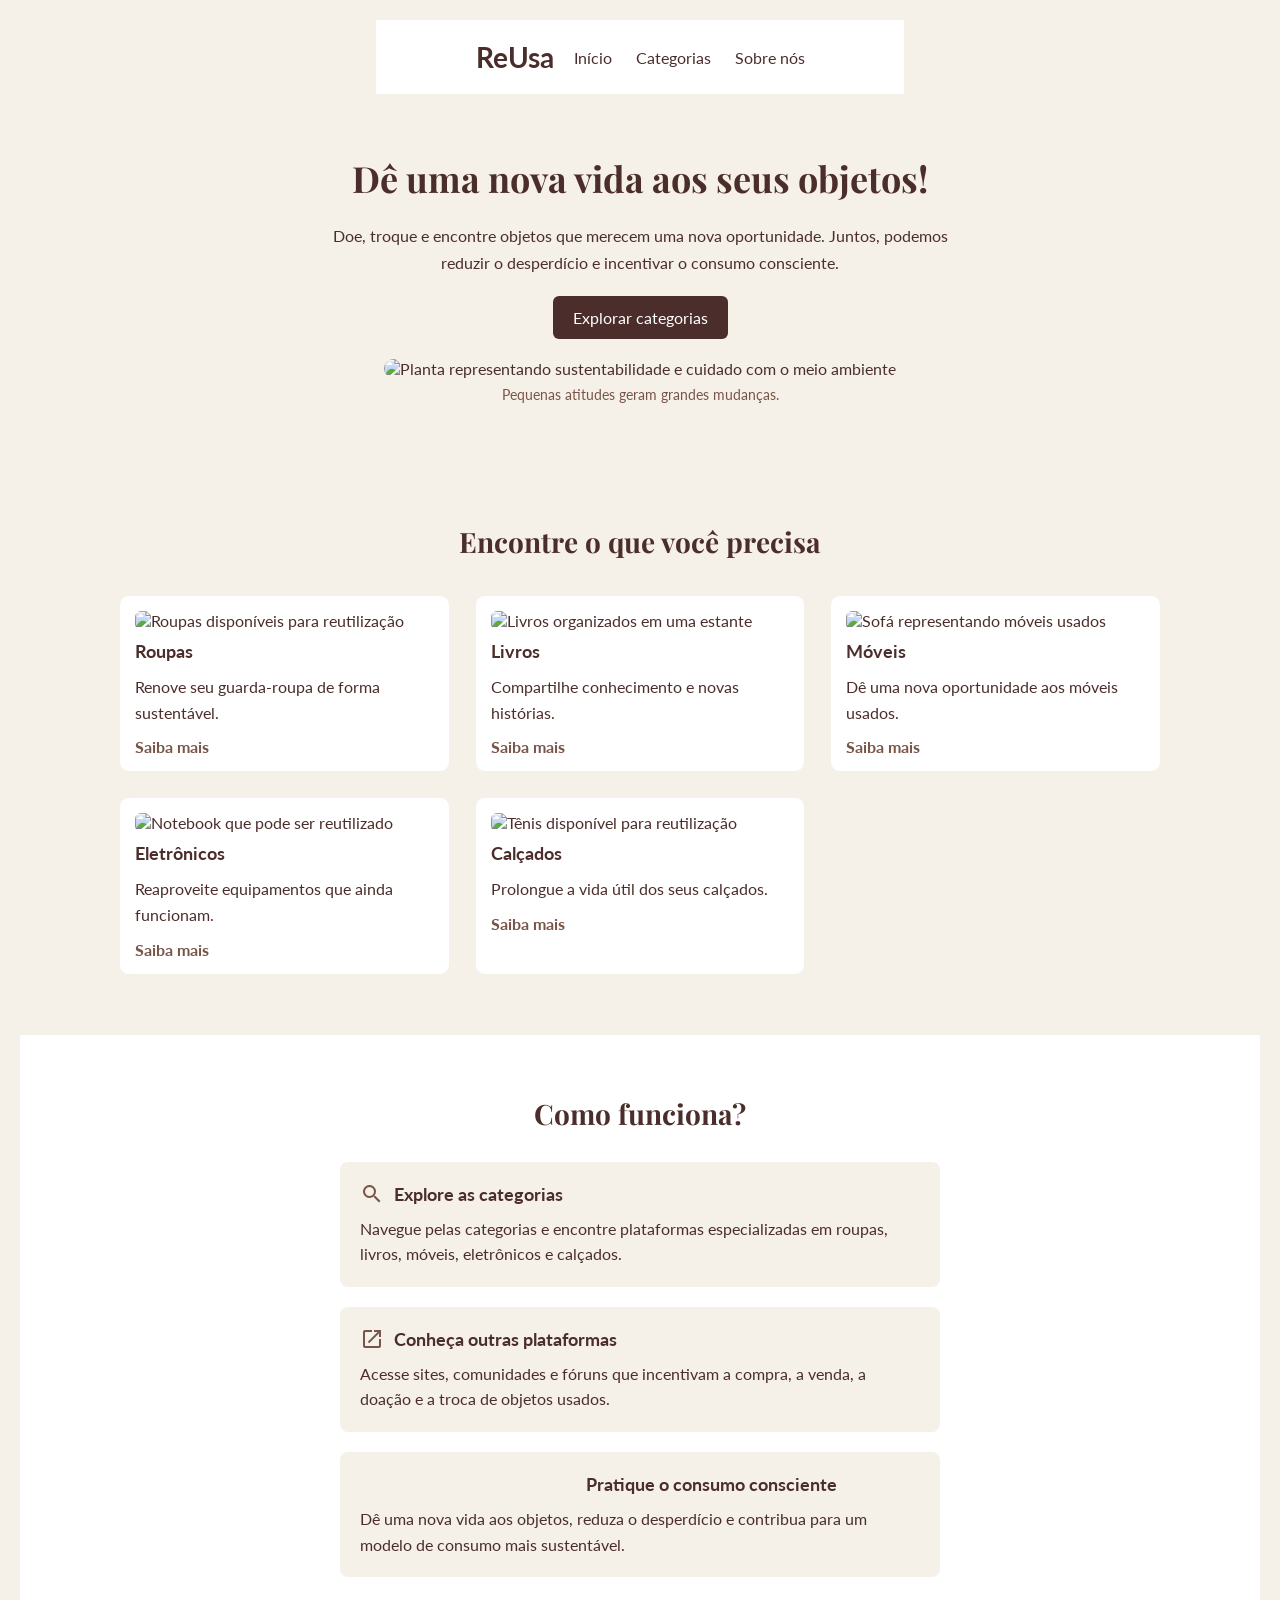
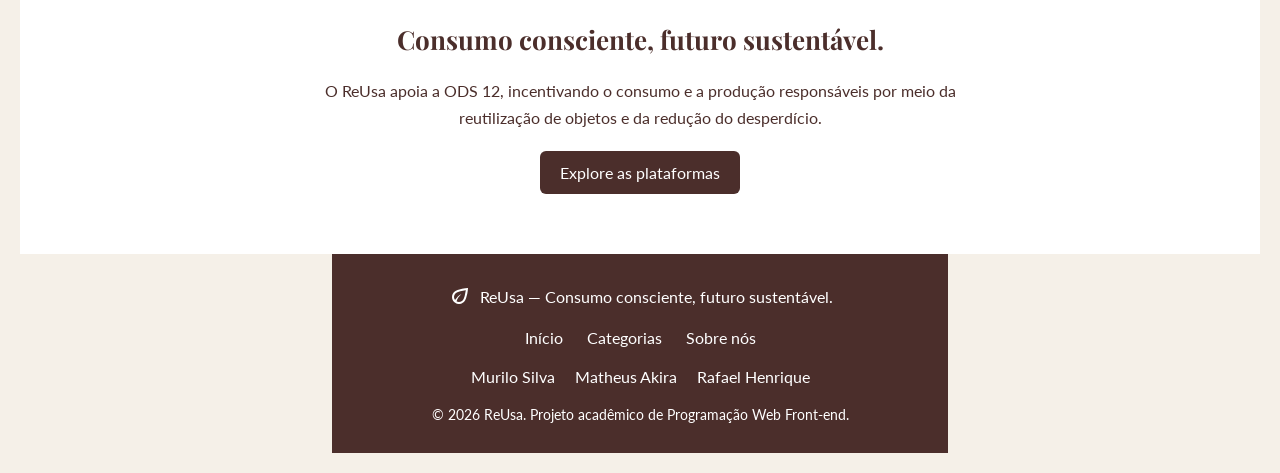
==== principal.html @ cefd3a2c "feat: colocando projeto" ====
<!doctype html>
<html lang="pt-br">
  <head>
    <meta charset="UTF-8" />
    <meta name="viewport" content="width=device-width, initial-scale=1.0" />
    <title>ReUsa</title>
    <link rel="stylesheet" href="style.css" />
    <link
      href="https://fonts.googleapis.com/icon?family=Material+Icons+Outlined"
      rel="stylesheet"
    />
    <link rel="preconnect" href="https://fonts.googleapis.com" />
    <link rel="preconnect" href="https://fonts.gstatic.com" crossorigin />
    <link
      href="https://fonts.googleapis.com/css2?family=Lato:ital,wght@0,100;0,300;0,400;0,700;0,900;1,100;1,300;1,400;1,700;1,900&family=Playfair+Display:ital,wght@0,400..900;1,400..900&display=swap"
      rel="stylesheet"
    />
  </head>
  <body>
    <header class="cabecalho">
      <h1 class="logo">ReUsa</h1>

      <nav class="menu-navegacao">
        <ul class="lista-navegacao">
          <li><a href="#inicio">Início</a></li>
          <li><a href="#categorias">Categorias</a></li>
          <li><a href="#sobre">Sobre nós</a></li>
        </ul>
      </nav>
    </header>

    <main class="conteudo-principal">
      <section class="apresentacao" id="inicio">
        <h2 class="titulo-apresentacao">Dê uma nova vida aos seus objetos!</h2>

        <p class="texto-apresentacao">
          Doe, troque e encontre objetos que merecem uma nova oportunidade.
          Juntos, podemos reduzir o desperdício e incentivar o consumo
          consciente.
        </p>

        <a class="link-explorar" href="#categorias">Explorar categorias</a>

        <figure class="figura-apresentacao">
          <img
            src="https://images.unsplash.com/photo-1542601906990-b4d3fb778b09?w=900"
            alt="Planta representando sustentabilidade e cuidado com o meio ambiente"
          />
          <figcaption class="legenda-apresentacao">
            Pequenas atitudes geram grandes mudanças.
          </figcaption>
        </figure>
      </section>

      <section class="secao-categorias" id="categorias">
        <h2 class="titulo-secao">Encontre o que você precisa</h2>

        <article class="cartao-categoria">
          <figure class="figura-categoria">
            <img
              src="https://images.unsplash.com/photo-1483985988355-763728e1935b?w=600"
              alt="Roupas disponíveis para reutilização"
            />
            <figcaption class="nome-categoria">Roupas</figcaption>
          </figure>
          <p class="descricao-categoria">
            Renove seu guarda-roupa de forma sustentável.
          </p>
          <a
            class="link-categoria"
            href="https://www.enjoei.com.br/"
            target="_blank"
            rel="noopener noreferrer"
            >Saiba mais</a
          >
        </article>

        <article class="cartao-categoria">
          <figure class="figura-categoria">
            <img
              src="https://images.unsplash.com/photo-1495446815901-a7297e633e8d?w=600"
              alt="Livros organizados em uma estante"
            />
            <figcaption class="nome-categoria">Livros</figcaption>
          </figure>
          <p class="descricao-categoria">
            Compartilhe conhecimento e novas histórias.
          </p>
          <a
            class="link-categoria"
            href="https://www.estantevirtual.com.br/"
            target="_blank"
            rel="noopener noreferrer"
            >Saiba mais</a
          >
        </article>

        <article class="cartao-categoria">
          <figure class="figura-categoria">
            <img
              src="https://images.unsplash.com/photo-1555041469-a586c61ea9bc?w=600"
              alt="Sofá representando móveis usados"
            />
            <figcaption class="nome-categoria">Móveis</figcaption>
          </figure>
          <p class="descricao-categoria">
            Dê uma nova oportunidade aos móveis usados.
          </p>
          <a
            class="link-categoria"
            href="https://www.olx.com.br/"
            target="_blank"
            rel="noopener noreferrer"
            >Saiba mais</a
          >
        </article>

        <article class="cartao-categoria">
          <figure class="figura-categoria">
            <img
              src="https://images.unsplash.com/photo-1496181133206-80ce9b88a853?w=600"
              alt="Notebook que pode ser reutilizado"
            />
            <figcaption class="nome-categoria">Eletrônicos</figcaption>
          </figure>
          <p class="descricao-categoria">
            Reaproveite equipamentos que ainda funcionam.
          </p>
          <a
            class="link-categoria"
            href="https://www.trocafone.com.br/"
            target="_blank"
            rel="noopener noreferrer"
            >Saiba mais</a
          >
        </article>

        <article class="cartao-categoria">
          <figure class="figura-categoria">
            <img
              src="https://images.unsplash.com/photo-1542291026-7eec264c27ff?w=600"
              alt="Tênis disponível para reutilização"
            />
            <figcaption class="nome-categoria">Calçados</figcaption>
          </figure>
          <p class="descricao-categoria">
            Prolongue a vida útil dos seus calçados.
          </p>
          <a
            class="link-categoria"
            href="https://www.enjoei.com.br/"
            target="_blank"
            rel="noopener noreferrer"
            >Saiba mais</a
          >
        </article>
      </section>

      <section class="secao-sobre" id="sobre">
        <h2 class="titulo-secao">Como funciona?</h2>

        <article class="etapa-funcionamento">
          <h3 class="titulo-etapa">
            <i class="material-icons-outlined">search</i>
            Explore as categorias
          </h3>
          <p class="descricao-etapa">
            Navegue pelas categorias e encontre plataformas especializadas em
            roupas, livros, móveis, eletrônicos e calçados.
          </p>
        </article>

        <article class="etapa-funcionamento">
          <h3 class="titulo-etapa">
            <i class="material-icons-outlined">open_in_new</i>
            Conheça outras plataformas
          </h3>
          <p class="descricao-etapa">
            Acesse sites, comunidades e fóruns que incentivam a compra, a venda,
            a doação e a troca de objetos usados.
          </p>
        </article>

        <article class="etapa-funcionamento">
          <h3 class="titulo-etapa">
            <i class="material-icons-outlined">recycling</i>
            Pratique o consumo consciente
          </h3>
          <p class="descricao-etapa">
            Dê uma nova vida aos objetos, reduza o desperdício e contribua para
            um modelo de consumo mais sustentável.
          </p>
        </article>

        <h2 class="titulo-sustentabilidade">
          Consumo consciente, futuro sustentável.
        </h2>

        <p class="texto-sustentabilidade">
          O ReUsa apoia a ODS 12, incentivando o consumo e a produção
          responsáveis por meio da reutilização de objetos e da redução do
          desperdício.
        </p>

        <a class="botao-explore" href="#categorias"> Explore as plataformas </a>
      </section>
    </main>

    <footer class="rodape">
      <p class="texto-rodape">
        <i class="material-icons-outlined">eco</i>
        ReUsa — Consumo consciente, futuro sustentável.
      </p>

      <nav class="navegacao-rodape">
        <ul class="lista-rodape">
          <li><a href="#inicio">Início</a></li>
          <li><a href="#categorias">Categorias</a></li>
          <li><a href="#sobre">Sobre nós</a></li>
        </ul>
      </nav>

      <nav class="navegacao-integrantes">
        <ul class="lista-integrantes">
          <li><a href="curriculos/murilo/cur-murilo.html" target="_blank">Murilo Silva</a></li>
          <li><a href="curriculos/akira/cur-akira.html" target="_blank">Matheus Akira</a></li>
          <li><a href="curriculos/rafael/cur-rafael.html" target="_blank">Rafael Henrique</a></li>
        </ul>
      </nav>

      <p class="direitos-autorais">
        &copy; 2026 ReUsa. Projeto acadêmico de Programação Web Front-end.
      </p>
    </footer>
  </body>
</html>
---- style.css ----
@import url("styles/form.css");
@import url("styles/principal.css");

:root{
    --branco: #ffffff;
    --creme: #F5F0E8;
    --marrom: #4B2E2B;
    --marrom-claro: #795548;
    --fonte-principal: "Lato", sans-serif;
    --fonte-titulo: "Playfair Display", serif;
}

* {
  margin: 0;
  padding: 0;
  box-sizing: border-box;
}

body {
  font-family: var(--fonte-principal);
  background-color: var(--creme);
  color: var(--marrom);

  min-height: 100vh;
  display: flex;
  flex-direction: column;
  align-items: center;
  justify-content: center;

  padding: 20px;
}
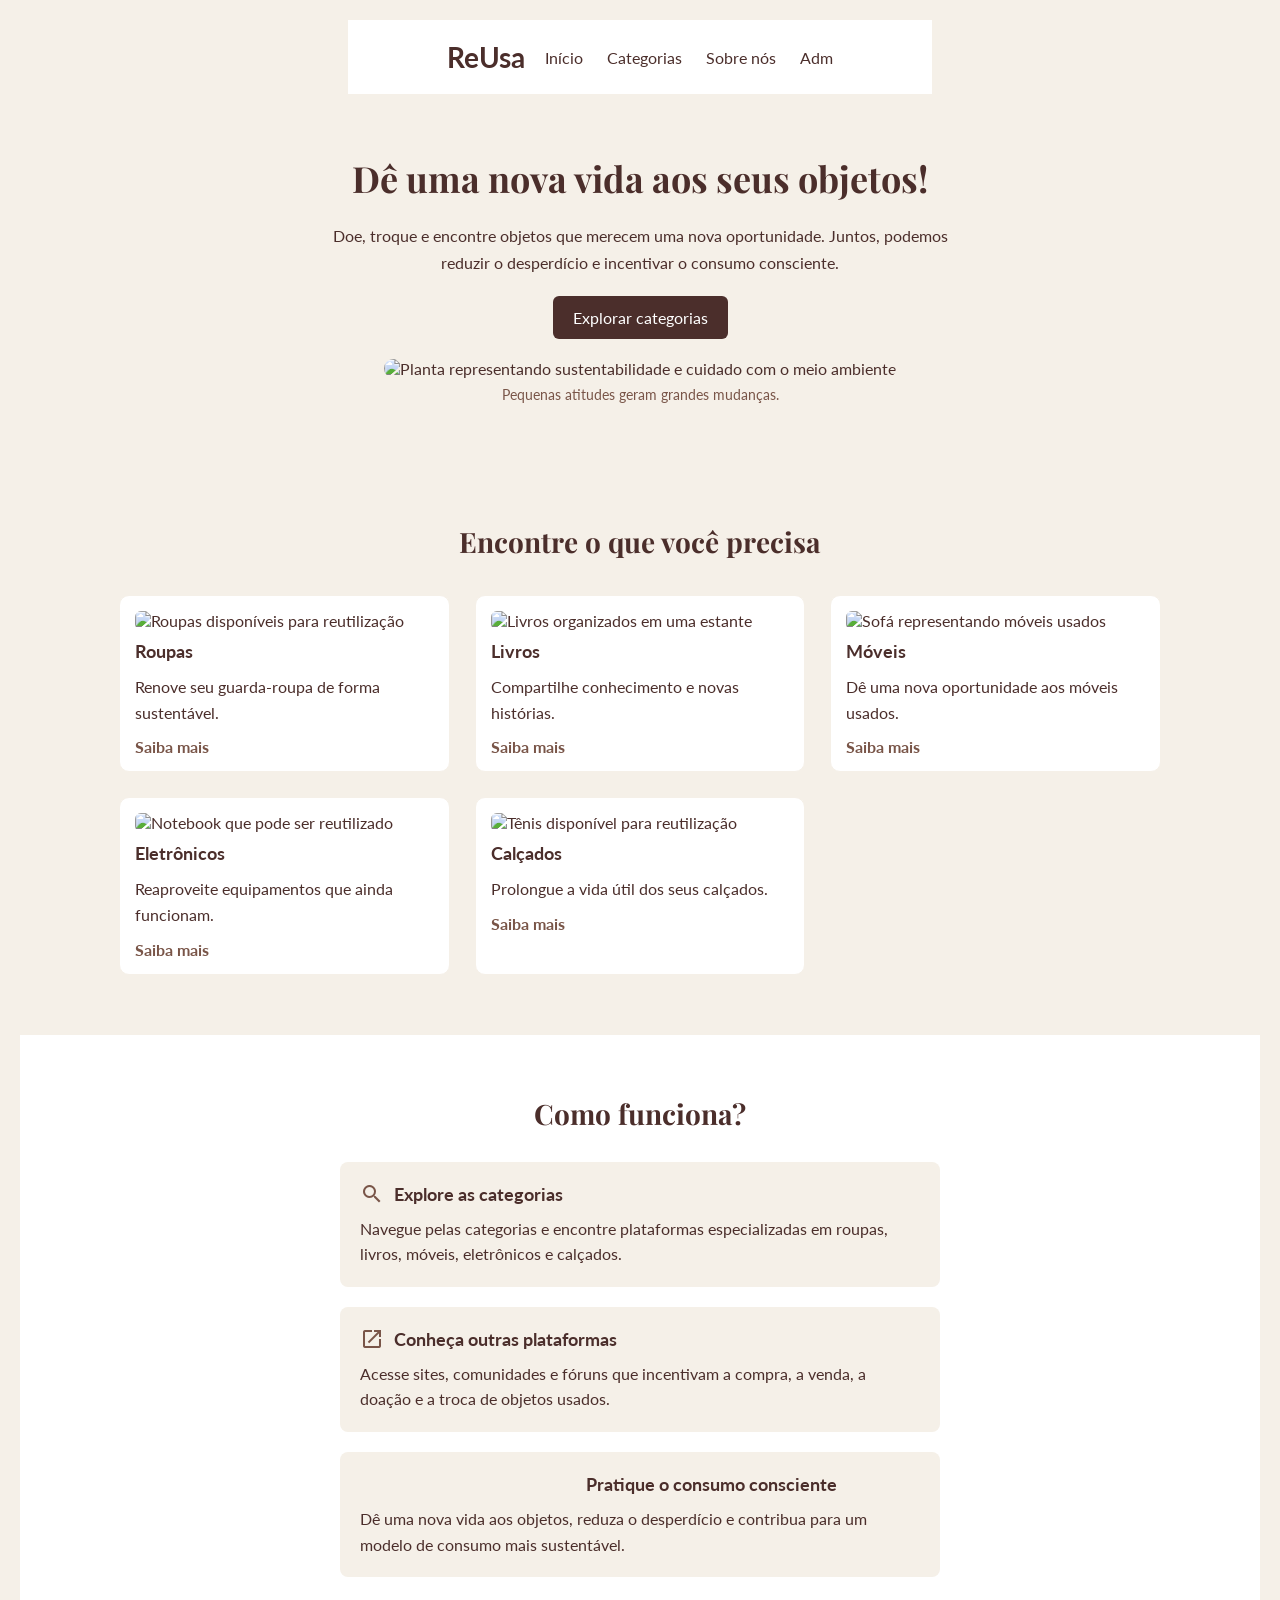
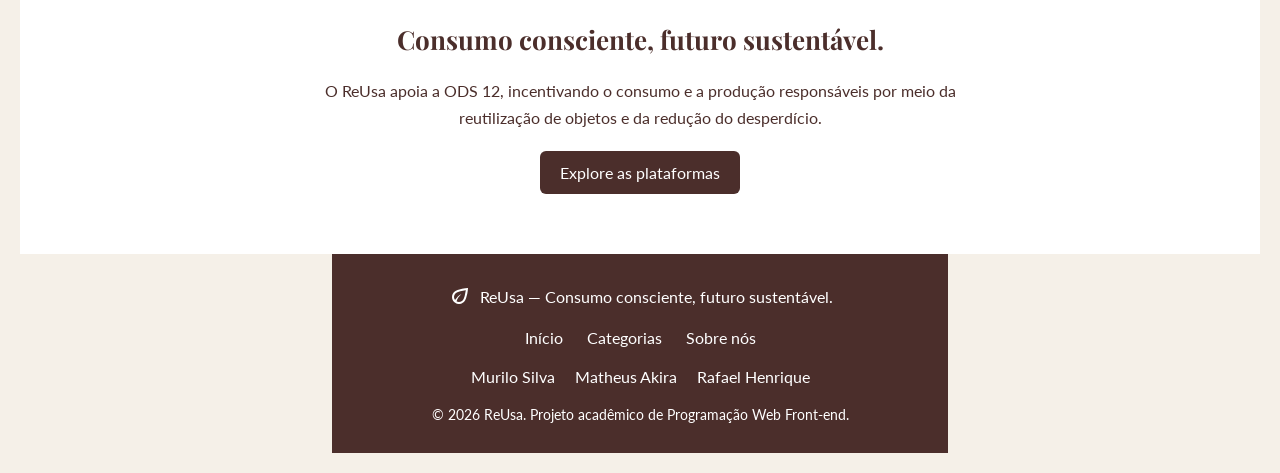
==== commit 1a183d47: "Página adm com cadastro de usuários em localStorage" ====
--- a/principal.html
+++ b/principal.html
@@ -25,6 +25,7 @@
           <li><a href="#inicio">Início</a></li>
           <li><a href="#categorias">Categorias</a></li>
           <li><a href="#sobre">Sobre nós</a></li>
+          <li><a href="adm.html">Adm</a></li>
         </ul>
       </nav>
     </header>
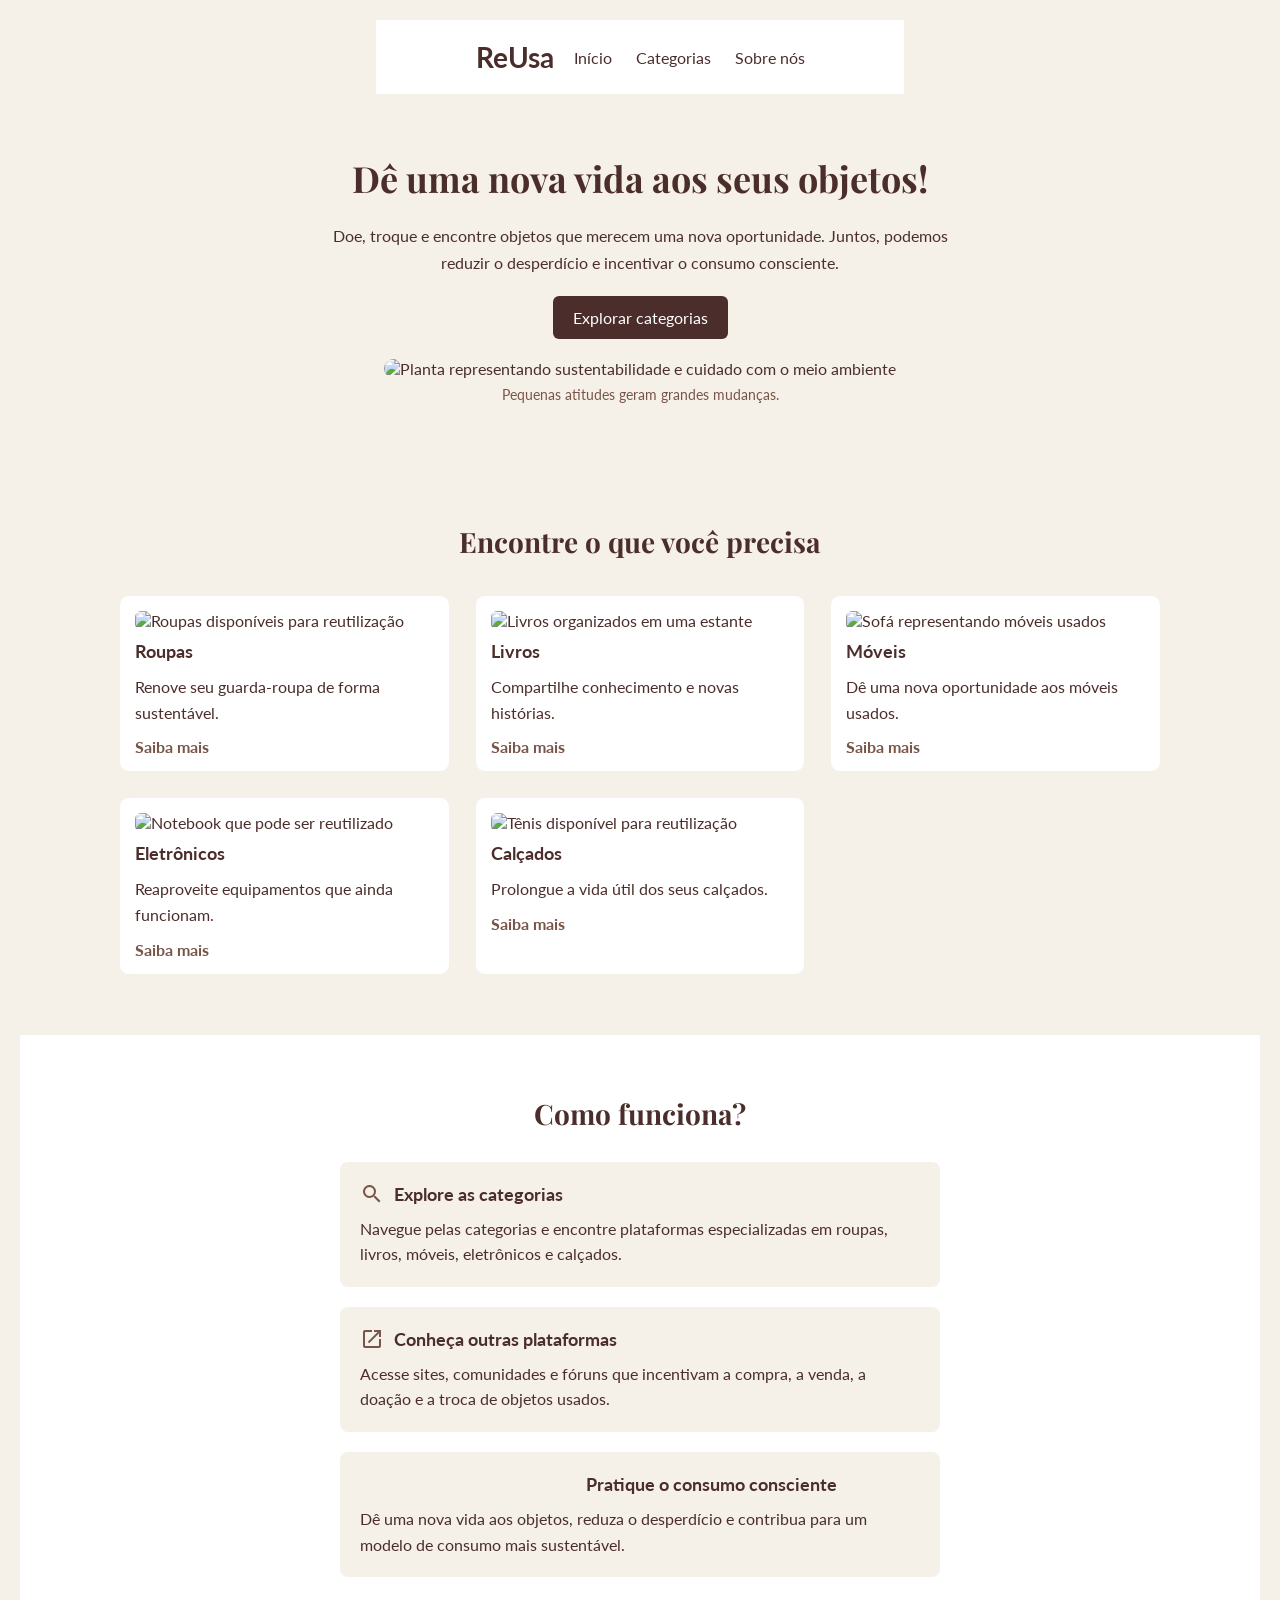
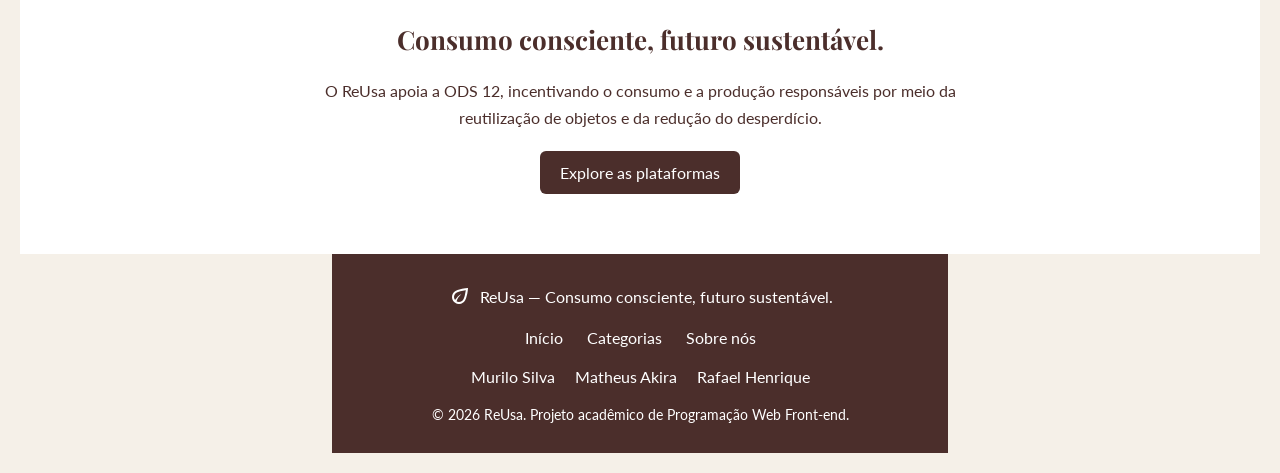
==== commit 57d15aaa: "Retirando link de principal.html" ====
--- a/principal.html
+++ b/principal.html
@@ -25,7 +25,6 @@
           <li><a href="#inicio">Início</a></li>
           <li><a href="#categorias">Categorias</a></li>
           <li><a href="#sobre">Sobre nós</a></li>
-          <li><a href="adm.html">Adm</a></li>
         </ul>
       </nav>
     </header>
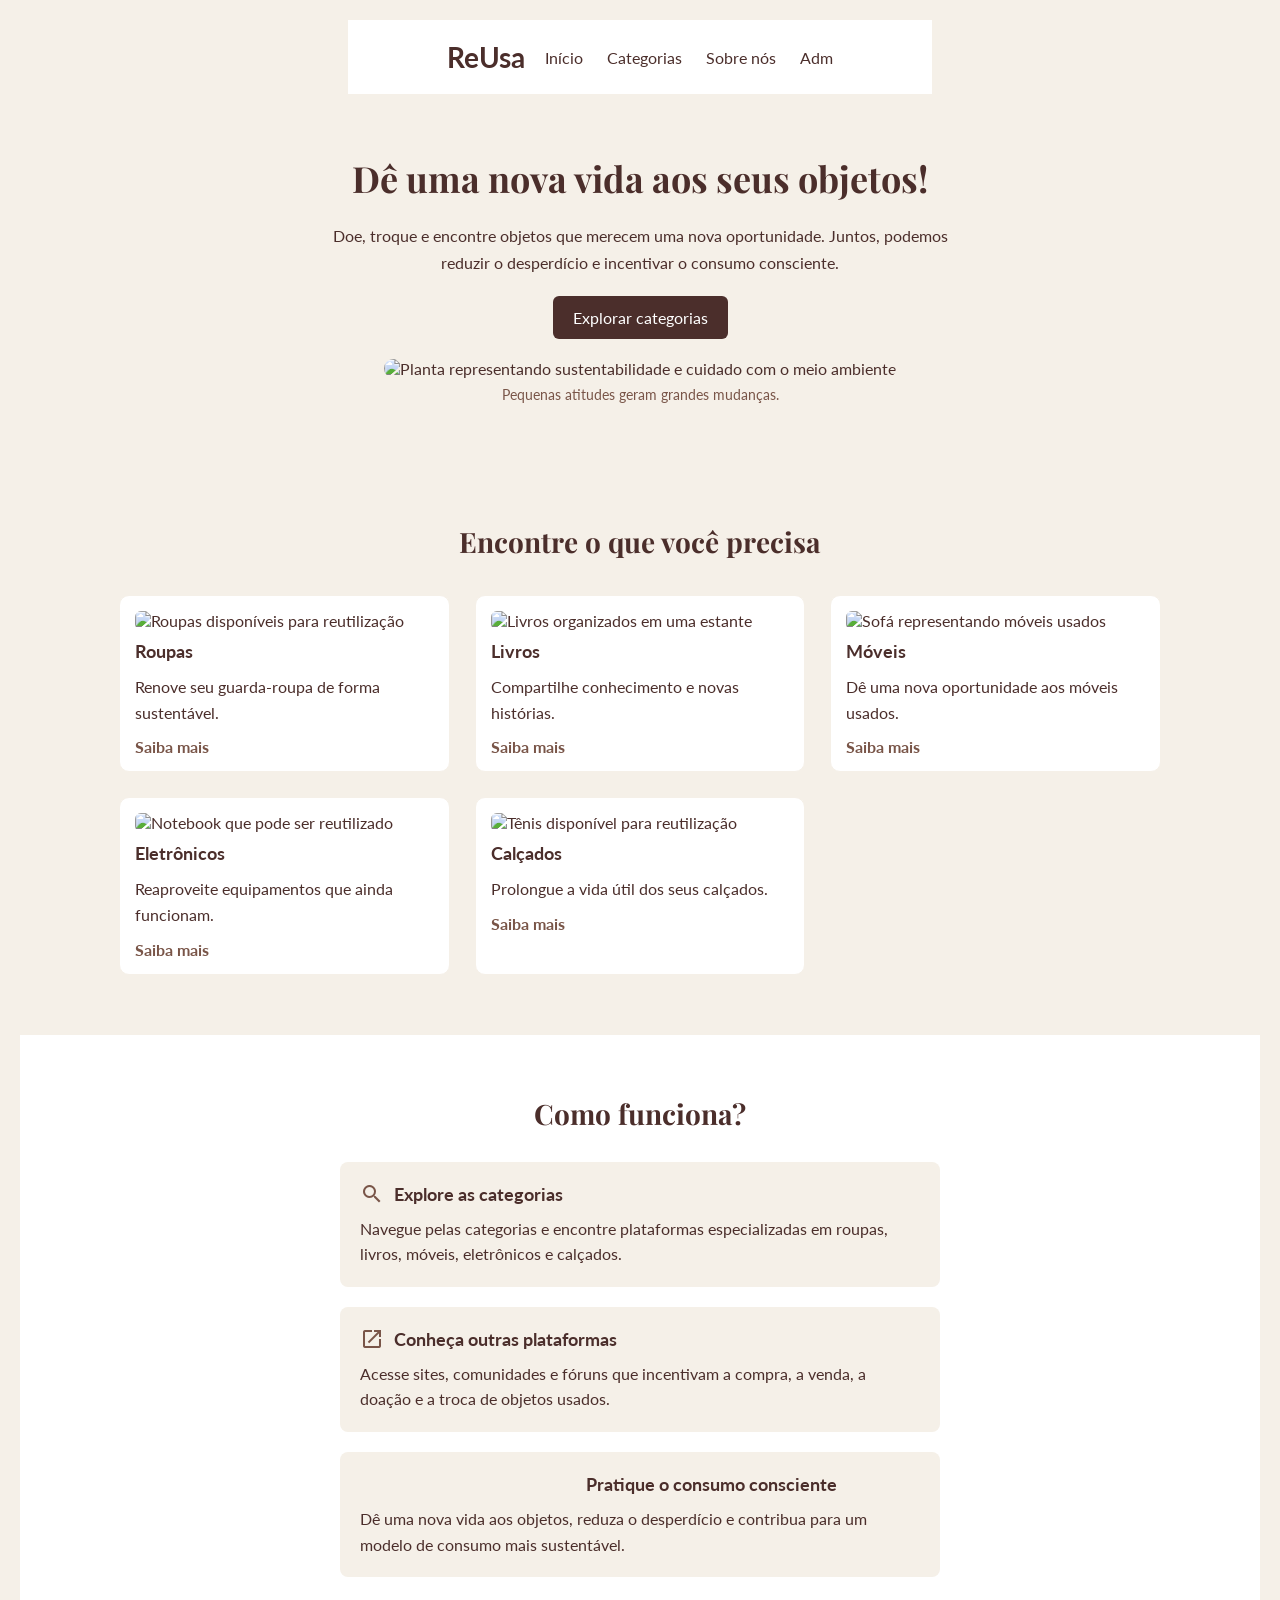
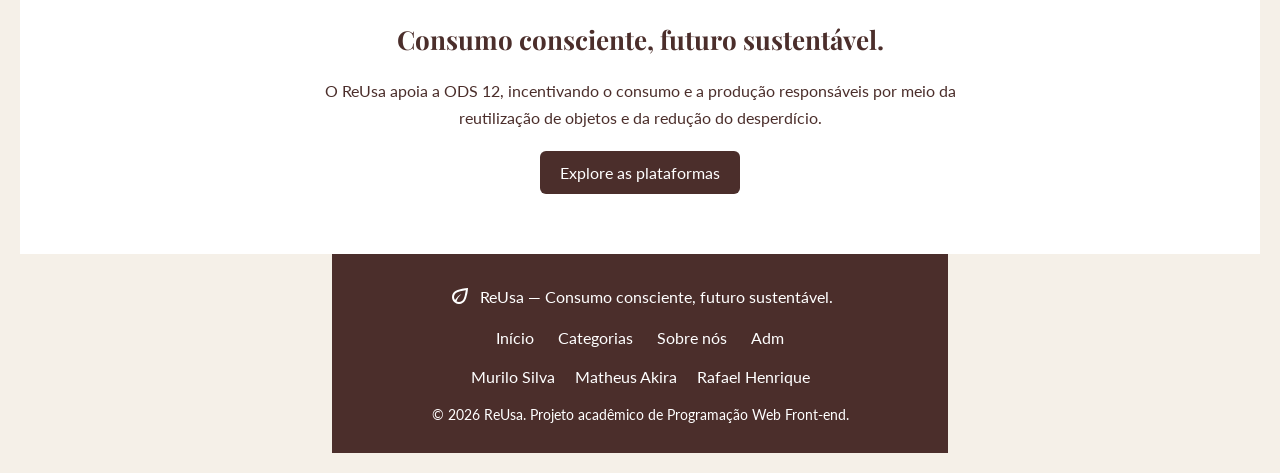
==== commit e305af9a: "link Adm no menu e README do Projeto 2" ====
--- a/principal.html
+++ b/principal.html
@@ -25,6 +25,7 @@
           <li><a href="#inicio">Início</a></li>
           <li><a href="#categorias">Categorias</a></li>
           <li><a href="#sobre">Sobre nós</a></li>
+          <li><a href="adm.html">Adm</a></li>
         </ul>
       </nav>
     </header>
@@ -217,6 +218,7 @@
           <li><a href="#inicio">Início</a></li>
           <li><a href="#categorias">Categorias</a></li>
           <li><a href="#sobre">Sobre nós</a></li>
+          <li><a href="adm.html">Adm</a></li>
         </ul>
       </nav>
 
